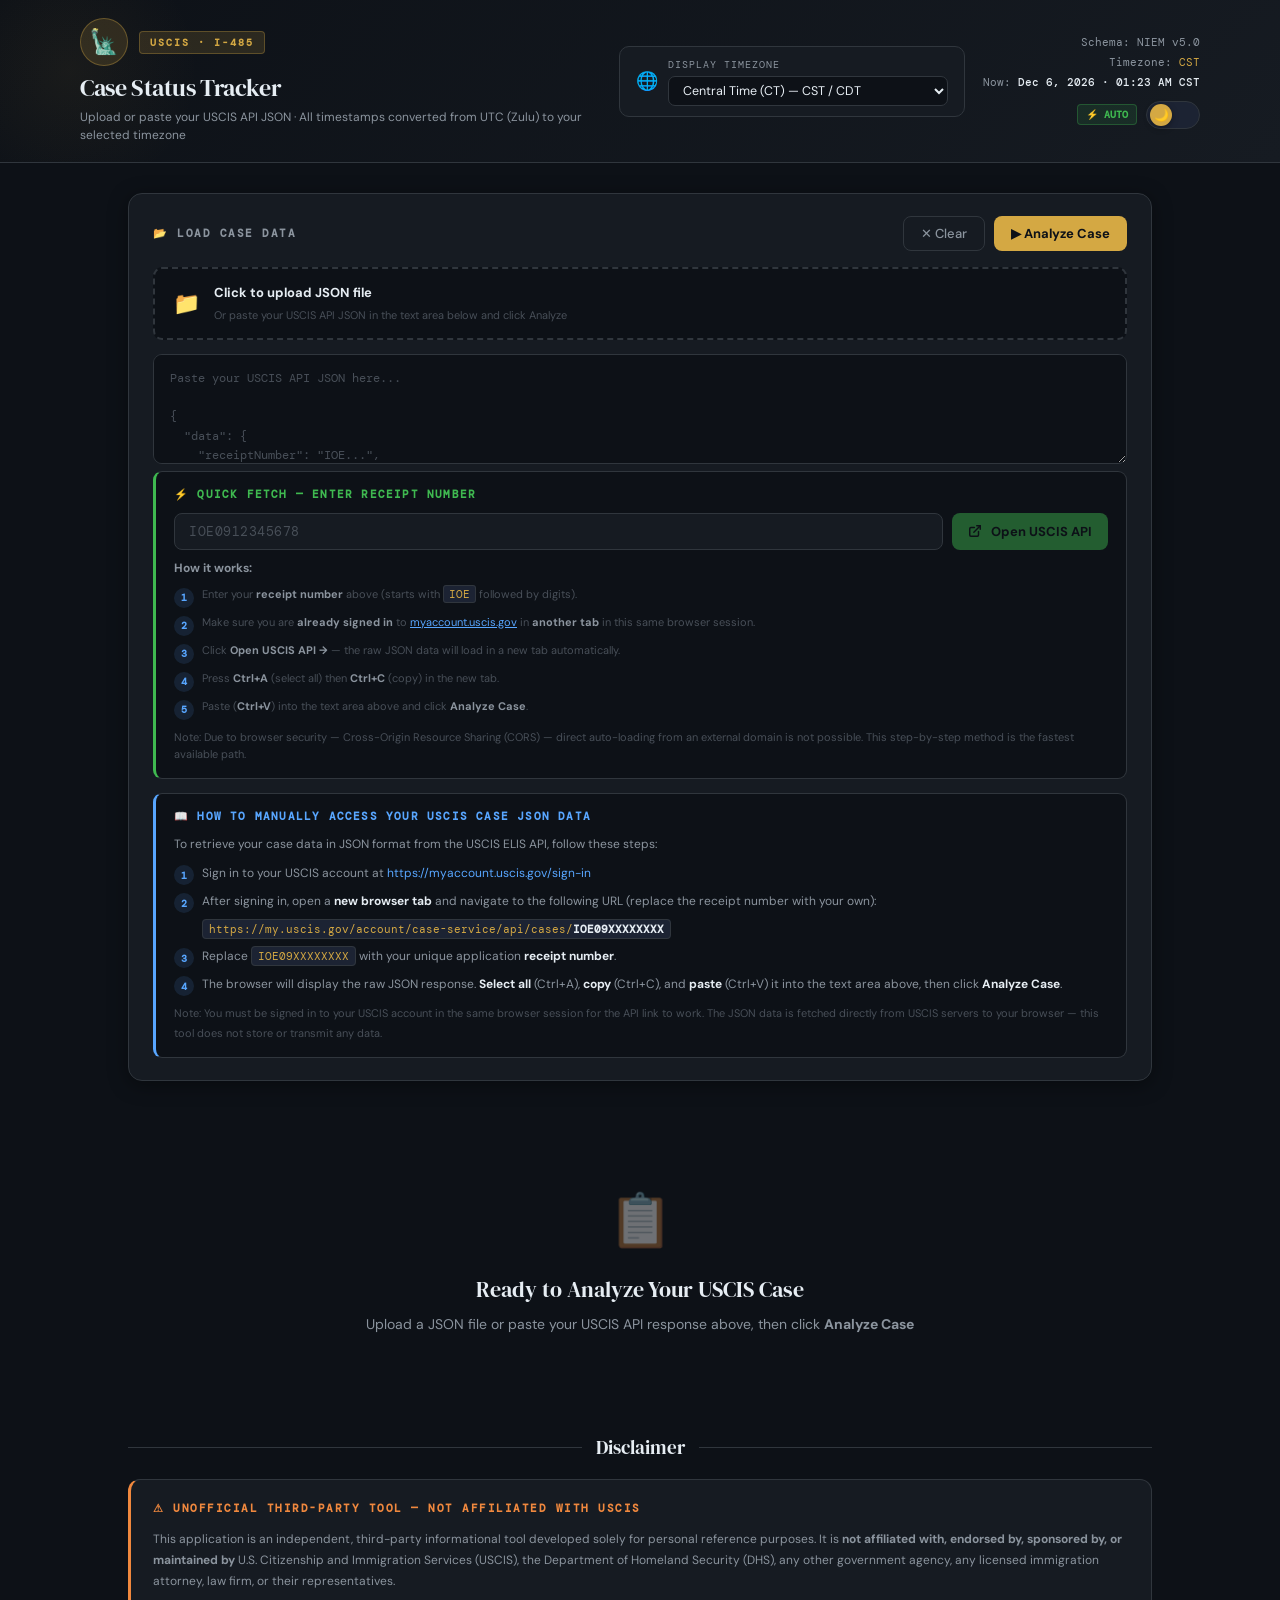
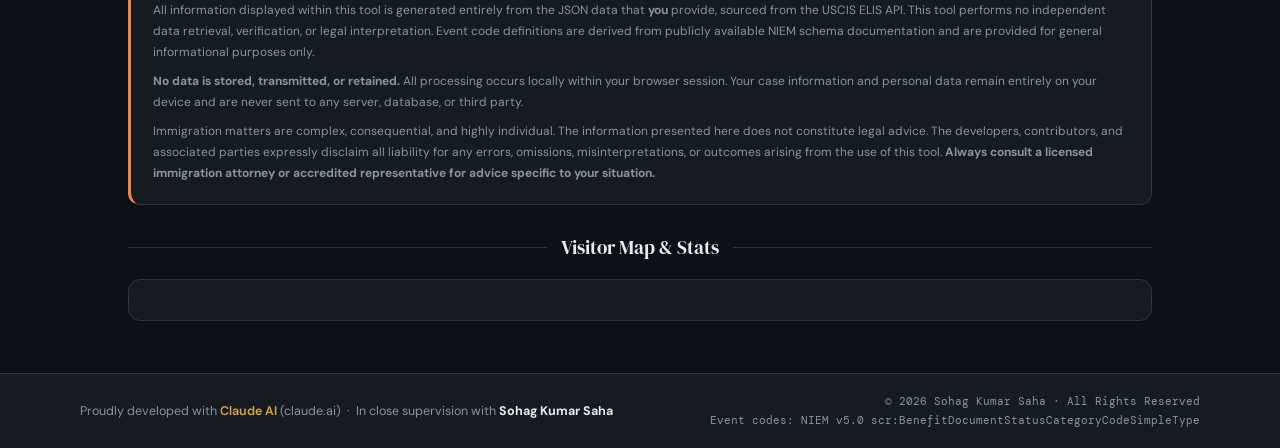
==== staging/index.html @ 8bef8868 "staging added" ====
<!DOCTYPE html>
<html lang="en" data-theme="dark">

<head>
  <meta charset="UTF-8" />
  <meta name="viewport" content="width=device-width, initial-scale=1.0" />

  <!-- ══ FAVICONS ════════════════════════════════════════════════ 
  Icons for Favicon credit goes to Flaticon.com 
  Favicon generated from https://realfavicongenerator.net/your-favicon-is-ready
  https://www.flaticon.com/free-icon/statue-of-liberty_6407936 -->

  <link rel="icon" type="image/png" href="/favicon/favicon-96x96.png" sizes="96x96" />
  <link rel="icon" type="image/svg+xml" href="/favicon/favicon.svg" />
  <link rel="shortcut icon" href="/favicon/favicon.ico" />
  <link rel="apple-touch-icon" sizes="180x180" href="/favicon/apple-touch-icon.png" />
  <meta name="apple-mobile-web-app-title" content="TrackI485" />
  <link rel="manifest" href="/favicon/site.webmanifest" />

  <!-- Google tag (gtag.js) -->
  <script async src="https://www.googletagmanager.com/gtag/js?id=G-RFNQ86PYEK"></script>
  <script>
    window.dataLayer = window.dataLayer || [];
    function gtag() { dataLayer.push(arguments); }
    gtag('js', new Date());

    gtag('config', 'G-RFNQ86PYEK');
  </script>

  <!-- ══ PRIMARY SEO META TAGS ══════════════════════════════════ -->
  <title>USCIS Case Status Tracker | Free I-485 Case Analyzer Tool</title>
  <meta name="description"
    content="Free USCIS I-485 case status tracker. Analyze your USCIS ELIS API JSON data to get a full event timeline, NIEM v5.0 event code explanations, smart approval detection, interview waiver logic, and a dynamic case narrative. 100% private — all processing is local." />
  <meta name="keywords"
    content="USCIS case tracker, I-485 status, green card tracker, USCIS ELIS API, USCIS case status, immigration case tracker, I-485 event timeline, NIEM v5.0, USCIS receipt number, IOE case tracker, adjustment of status tracker, green card status, USCIS JSON analyzer, H008 approval, LDA green card, USCIS case analyzer" />
  <meta name="author" content="Sohag Kumar Saha and Claude AI" />
  <meta name="robots" content="index, follow" />
  <meta name="theme-color" content="#0d1117" />
  <meta name="application-name" content="USCIS Case Status Tracker" />
  <meta name="generator" content="Essential App Builder" />
  <link rel="canonical" href="https://uscis-tracker.github.io/" />

  <!-- ══ OPEN GRAPH (Facebook, LinkedIn, WhatsApp) ════════════════ -->
  <meta property="og:type" content="website" />
  <meta property="og:site_name" content="USCIS Case Status Tracker" />
  <meta property="og:title" content="USCIS Case Status Tracker | Free I-485 Case Analyzer Tool" />
  <meta property="og:description"
    content="Analyze your USCIS I-485 case status with a full NIEM v5.0 event timeline, smart approval detection, interview waiver logic, and a personalized case narrative. Free, private, and 100% browser-based." />
  <meta property="og:url" content="https://uscis-tracker.github.io/" />
  <meta property="og:image" content="https://uscis-tracker.github.io/og-image.png" />
  <meta property="og:image:width" content="1200" />
  <meta property="og:image:height" content="630" />
  <meta property="og:image:alt" content="USCIS Case Status Tracker — I-485 Event Timeline Tool" />
  <meta property="og:locale" content="en_US" />

  <!-- ══ TWITTER / X CARD ════════════════════════════════════════ -->
  <meta name="twitter:card" content="summary_large_image" />
  <meta name="twitter:title" content="USCIS Case Status Tracker | Free I-485 Case Analyzer" />
  <meta name="twitter:description"
    content="Track your USCIS I-485 case with a full event timeline, NIEM v5.0 codes, smart approval detection, and a dynamic case narrative. Free &amp; 100% private." />
  <meta name="twitter:image" content="https://uscis-tracker.github.io/og-image.png" />
  <meta name="twitter:image:alt" content="USCIS Case Status Tracker Tool" />
  <meta name="twitter:creator" content="@sohagkumarsaha" />
  <meta name="twitter:site" content="@sohagkumarsaha" />

  <!-- ══ JSON-LD STRUCTURED DATA (Google Rich Results) ═══════════ -->
  <script type="application/ld+json">
  {
    "@context": "https://schema.org",
    "@type": "WebApplication",
    "name": "USCIS Case Status Tracker",
    "url": "https://uscis-tracker.github.io/",
    "description": "A free, browser-based tool to analyze USCIS I-485 case status using ELIS API JSON data. Provides a full NIEM v5.0 event timeline, smart approval and interview waiver detection, and a personalized case narrative.",
    "applicationCategory": "UtilitiesApplication",
    "operatingSystem": "Any",
    "browserRequirements": "Requires JavaScript. Works in all modern browsers.",
    "offers": {
      "@type": "Offer",
      "price": "0",
      "priceCurrency": "USD"
    },
    "author": {
      "@type": "Person",
      "name": "Sohag Kumar Saha",
      "url": "https://sohagkumarsaha.github.io"
    },
    "creator": {
      "@type": "Organization",
      "name": "Essential App Builder"
    },
    "keywords": "USCIS, I-485, green card, case tracker, immigration, ELIS API, NIEM v5.0",
    "inLanguage": "en-US",
    "isAccessibleForFree": true,
    "privacyPolicy": "All data processing is local. No data is stored or transmitted.",
    "featureList": [
      "USCIS ELIS API JSON parser",
      "NIEM v5.0 event code dictionary (70+ codes)",
      "Full case event timeline",
      "Smart approval and denial detection",
      "Interview waived / direct approval logic",
      "Dynamic case narrative",
      "Quick Fetch receipt number lookup",
      "Timezone-aware UTC timestamp conversion",
      "Auto dark/light theme"
    ]
  }
  </script>

  <title>USCIS Case Status Tracker | Free I-485 Case Analyzer Tool</title>
  <link rel='stylesheet' href='css/style.css' />
</head>

<body>

  <!-- ══ HEADER ══════════════════════════════════════════════════ -->
  <div class="header">
    <div class="hdr-inner">

      <!-- Title -->
      <div class="hdr-title-wrap">
        <div class="hdr-top">
          <div class="hdr-seal">🗽</div>
          <span class="hdr-badge">USCIS · I-485</span>
        </div>
        <div class="hdr-title">Case Status Tracker</div>
        <div class="hdr-sub">Upload or paste your USCIS API JSON · All timestamps converted from UTC (Zulu) to your
          selected timezone</div>
      </div>

      <!-- Timezone selector -->
      <div class="hdr-tz-wrap">
        <span class="hdr-tz-icon">🌐</span>
        <div class="hdr-tz-inner">
          <span class="hdr-tz-label">Display Timezone</span>
          <select id="tzSelect" onchange="onTZChange()">
            <optgroup label="── Continental United States ──">
              <option value="America/New_York">Eastern Time (ET) — EST / EDT</option>
              <option value="America/Indiana/Indianapolis">Eastern Standard — Indiana (no DST)</option>
              <option value="America/Chicago">Central Time (CT) — CST / CDT</option>
              <option value="America/Denver">Mountain Time (MT) — MST / MDT</option>
              <option value="America/Phoenix">Mountain Standard (MST) — Arizona (no DST)</option>
              <option value="America/Los_Angeles">Pacific Time (PT) — PST / PDT</option>
            </optgroup>
            <optgroup label="── Non-Continental US ──">
              <option value="America/Anchorage">Alaska Time (AKT) — AKST / AKDT</option>
              <option value="America/Adak">Hawaii-Aleutian — HAST / HADT</option>
              <option value="Pacific/Honolulu">Hawaii Standard (HST) — No DST</option>
            </optgroup>
            <optgroup label="── US Territories ──">
              <option value="America/Puerto_Rico">Atlantic Standard (AST) — Puerto Rico</option>
              <option value="Pacific/Guam">Chamorro Standard (ChST) — Guam / CNMI</option>
              <option value="Pacific/Pago_Pago">Samoa Standard (SST) — American Samoa</option>
            </optgroup>
          </select>
        </div>
      </div>

      <!-- Live info + theme toggle -->
      <div class="hdr-right">
        <div class="hdr-info">
          <div>Schema: <a href="https://niem.github.io/model/5.0/scr/BenefitDocumentStatusCategoryCodeSimpleType/"
              target="_blank" rel="noopener noreferrer" class="niem-link" id="liveNIEM">NIEM v5.0</a></div>
          <div>Timezone: <span id="liveTZName">—</span></div>
          <div>Now: <span id="liveTimeDisplay">—</span></div>
        </div>
        <div class="theme-controls">
          <button class="auto-badge" id="autoBadge" onclick="toggleAutoTheme()" title="Toggle auto day/night mode">⚡
            AUTO</button>
          <button class="theme-toggle-btn" onclick="toggleThemeManual()" title="Toggle dark / light mode">
            <div class="toggle-thumb" id="toggleThumb">🌙</div>
          </button>
        </div>
      </div>

    </div>
  </div>

  <!-- ══ MAIN ════════════════════════════════════════════════════ -->
  <div class="main">

    <!-- Input section -->
    <div class="input-section">
      <div class="input-header">
        <span class="sec-label">📂 Load Case Data</span>
        <div class="input-actions">
          <button class="btn btn-ghost" onclick="clearAll()">✕ Clear</button>
          <button class="btn btn-primary" onclick="parseJSON()">▶ Analyze Case</button>
        </div>
      </div>
      <label class="file-drop" for="fileInput">
        <input type="file" id="fileInput" accept=".json,.txt" onchange="handleFile(event)" />
        <span class="fdrop-icon">📁</span>
        <div class="fdrop-text">
          <strong>Click to upload JSON file</strong>
          <span>Or paste your USCIS API JSON in the text area below and click Analyze</span>
        </div>
      </label>
      <textarea id="jsonInput" placeholder='Paste your USCIS API JSON here...

{
  "data": {
    "receiptNumber": "IOE...",
    "formType": "I-485",
    "events": [...],
    ...
  }
}'></textarea>
      <div class="error-bar" id="errorBar"></div>

      <!-- Quick Fetch Panel -->
      <div class="qf-panel">
        <div class="qf-title">⚡ Quick Fetch — Enter Receipt Number</div>
        <div class="qf-row">
          <input type="text" id="qfReceiptInput" class="qf-input" placeholder="IOE0912345678" maxlength="14"
            oninput="onQFInput()" onkeydown="if(event.key==='Enter') openUSCISAPI()" autocomplete="off"
            spellcheck="false" />
          <button class="qf-btn qf-btn-open" id="qfOpenBtn" onclick="openUSCISAPI()" disabled>
            <svg width="14" height="14" viewBox="0 0 24 24" fill="none" stroke="currentColor" stroke-width="2.5" stroke-linecap="round" stroke-linejoin="round" style="margin-right:2px"><path d="M18 13v6a2 2 0 0 1-2 2H5a2 2 0 0 1-2-2V8a2 2 0 0 1 2-2h6"></path><polyline points="15 3 21 3 21 9"></polyline><line x1="10" y1="14" x2="21" y2="3"></line></svg> 
            Open USCIS API
          </button>
        </div>
        <div class="qf-url-display" id="qfUrlDisplay"></div>
        <div class="qf-hint">
          <strong style="font-size:12px;color:var(--text-muted);display:block;margin-bottom:8px">How it works:</strong>
          <div class="api-step">
            <span class="step-num">1</span>
            <span>Enter your <strong>receipt number</strong> above (starts with <code
                style="background:var(--surface2);border:1px solid var(--border);padding:1px 5px;border-radius:3px;font-family:'DM Mono',monospace;font-size:11px;color:var(--gold)">IOE</code>
              followed by digits).</span>
          </div>
          <div class="api-step">
            <span class="step-num">2</span>
            <span>Make sure you are <strong>already signed in</strong> to <a href="https://myaccount.uscis.gov/sign-in"
                target="_blank" rel="noopener noreferrer" style="color:var(--blue)">myaccount.uscis.gov</a> in
              <strong>another tab</strong> in this same browser session.</span>
          </div>
          <div class="api-step">
            <span class="step-num">3</span>
            <span>Click <strong>Open USCIS API →</strong> — the raw JSON data will load in a new tab
              automatically.</span>
          </div>
          <div class="api-step">
            <span class="step-num">4</span>
            <span>Press <strong>Ctrl+A</strong> (select all) then <strong>Ctrl+C</strong> (copy) in the new tab.</span>
          </div>
          <div class="api-step">
            <span class="step-num">5</span>
            <span>Paste (<strong>Ctrl+V</strong>) into the text area above and click <strong>Analyze
                Case</strong>.</span>
          </div>
          <p style="margin-top:9px;font-size:11px;color:var(--text-dim);line-height:1.6">
            Note: Due to browser security — Cross-Origin Resource Sharing (CORS) — direct auto-loading from an external
            domain is not possible. This step-by-step method is the fastest available path.
          </p>
        </div>
      </div>

      <!-- API Access Guide -->
      <div class="api-guide">
        <div class="api-guide-title">📖 How to Manually Access Your USCIS Case JSON Data</div>
        <div class="api-guide-body">
          <p style="margin-bottom:8px">To retrieve your case data in JSON format from the USCIS ELIS API, follow these
            steps:</p>
          <div class="api-step">
            <span class="step-num">1</span>
            <span>Sign in to your USCIS account at <a href="https://myaccount.uscis.gov/sign-in" target="_blank"
                rel="noopener noreferrer">https://myaccount.uscis.gov/sign-in</a></span>
          </div>
          <div class="api-step">
            <span class="step-num">2</span>
            <span>After signing in, open a <strong>new browser tab</strong> and navigate to the following URL (replace
              the receipt number with your own):</span>
          </div>
          <p style="margin:6px 0 6px 28px">
            <code>https://my.uscis.gov/account/case-service/api/cases/<strong>IOE09XXXXXXXX</strong></code>
          </p>
          <div class="api-step">
            <span class="step-num">3</span>
            <span>Replace <code>IOE09XXXXXXXX</code> with your unique application <strong>receipt
                number</strong>.</span>
          </div>
          <div class="api-step">
            <span class="step-num">4</span>
            <span>The browser will display the raw JSON response. <strong>Select all</strong> (Ctrl+A),
              <strong>copy</strong> (Ctrl+C), and <strong>paste</strong> (Ctrl+V) it into the text area above, then
              click <strong>Analyze Case</strong>.</span>
          </div>
          <p style="margin-top:8px;font-size:11px;color:var(--text-dim)">Note: You must be signed in to your USCIS
            account in the same browser session for the API link to work. The JSON data is fetched directly from USCIS
            servers to your browser — this tool does not store or transmit any data.</p>
        </div>
      </div>
    </div>

    <!-- Output (hidden until data loaded) -->
    <div id="output" style="display:none">

      <!-- Stat bar -->
      <div class="stat-bar" id="statBar"></div>

      <!-- Case Details -->
      <div class="section-divider">
        <div class="section-divider-line"></div>
        <div class="section-divider-title">Case Details</div>
        <div class="section-divider-line"></div>
      </div>
      <div class="grid-2" id="caseDetailsGrid"></div>

      <!-- Notices -->
      <div id="noticesSection" style="display:none">
        <div class="section-divider">
          <div class="section-divider-line"></div>
          <div class="section-divider-title">Official Notices</div>
          <div class="section-divider-line"></div>
        </div>
        <div class="card" style="margin-bottom:18px">
          <div id="noticesList"></div>
        </div>
      </div>

      <!-- Timeline -->
      <div class="section-divider">
        <div class="section-divider-line"></div>
        <div class="section-divider-title">Event Timeline</div>
        <div class="section-divider-line"></div>
      </div>
      <div id="timeline" style="margin-bottom:8px"></div>

      <!-- Summary -->
      <div class="section-divider">
        <div class="section-divider-line"></div>
        <div class="section-divider-title">Case Summary &amp; Analysis</div>
        <div class="section-divider-line"></div>
      </div>
      <div id="summaryCard" class="summary-card"></div>

    </div>

    <!-- Empty state -->
    <div class="empty-state" id="emptyState">
      <div class="empty-icon">📋</div>
      <div class="empty-title">Ready to Analyze Your USCIS Case</div>
      <div class="empty-desc">Upload a JSON file or paste your USCIS API response above, then click <strong>Analyze
          Case</strong></div>
    </div>

    <!-- Disclaimer (always visible) -->
    <div class="section-divider">
      <div class="section-divider-line"></div>
      <div class="section-divider-title">Disclaimer</div>
      <div class="section-divider-line"></div>
    </div>
    <div class="disclaimer">
      <div class="disclaimer-title">⚠ Unofficial Third-Party Tool — Not Affiliated with USCIS</div>
      <div class="disclaimer-body">
        <p>This application is an independent, third-party informational tool developed solely for personal reference
          purposes. It is <strong>not affiliated with, endorsed by, sponsored by, or maintained by</strong> U.S.
          Citizenship and Immigration Services (USCIS), the Department of Homeland Security (DHS), any other government
          agency, any licensed immigration attorney, law firm, or their representatives.</p>
        <p>All information displayed within this tool is generated entirely from the JSON data that <strong>you</strong>
          provide, sourced from the USCIS ELIS API. This tool performs no independent data retrieval, verification, or
          legal interpretation. Event code definitions are derived from publicly available NIEM schema documentation and
          are provided for general informational purposes only.</p>
        <p><strong>No data is stored, transmitted, or retained.</strong> All processing occurs locally within your
          browser session. Your case information and personal data remain entirely on your device and are never sent to
          any server, database, or third party.</p>
        <p>Immigration matters are complex, consequential, and highly individual. The information presented here does
          not constitute legal advice. The developers, contributors, and associated parties expressly disclaim all
          liability for any errors, omissions, misinterpretations, or outcomes arising from the use of this tool.
          <strong>Always consult a licensed immigration attorney or accredited representative for advice specific to
            your situation.</strong>
        </p>
      </div>
    </div>

    <!-- Visitor analytics map (MapMyVisitors) -->
    <div class="section-divider">
      <div class="section-divider-line"></div>
      <div class="section-divider-title">Visitor Map &amp; Stats</div>
      <div class="section-divider-line"></div>
    </div>
    <div class="card visitor-map-card">
      <div style="position:relative;cursor:pointer;" title="Click to view full visitor stats on MapMyVisitors"
        onclick="window.open('https://mapmyvisitors.com/web/1c41j','_blank','noopener,noreferrer')">
        <div class="visitor-map-embed">
          <script type='text/javascript' id='mapmyvisitors'
            src='https://mapmyvisitors.com/map.js?cl=ffffff&w=a&t=tt&d=qkPat3f11qsU2Kt5XJGo_3GHA3vLMGZqsSztXCBO0H4&co=2d78ad&cmo=3acc3a&cmn=ff5353&ct=ffffff'></script>
          <noscript>
            <div style="color:var(--text-muted);font-size:12px">Enable JavaScript to view the visitor map.</div>
          </noscript>
        </div>
        <!-- Transparent overlay to intercept clicks from the third-party map script -->
        <div style="position:absolute;inset:0;z-index:10;cursor:pointer;"></div>
      </div>
    </div>

  </div><!-- /main -->

  <!-- ══ FOOTER ══════════════════════════════════════════════════ -->
  <div class="footer">
    <div class="footer-inner">
      <div class="footer-credit">
        Proudly developed with <span class="brand">Claude AI</span> (claude.ai) &nbsp;·&nbsp;
        In close supervision with <a href="https://sohagkumarsaha.github.io" target="_blank" rel="noopener noreferrer"
          class="niem-link"><strong>Sohag Kumar Saha</strong></a>
      </div>
      <div class="footer-right">
        <span>© 2026 <a href="https://sohagkumarsaha.github.io" target="_blank" rel="noopener noreferrer"
            class="niem-link">Sohag Kumar Saha</a> · All Rights Reserved</span><br>
        <span>Event codes: <a href="https://niem.github.io/model/5.0/scr/BenefitDocumentStatusCategoryCodeSimpleType/"
            target="_blank" rel="noopener noreferrer" class="niem-link">NIEM v5.0</a>
          scr:BenefitDocumentStatusCategoryCodeSimpleType</span>
      </div>
    </div>
  </div>

  <!-- ══ SCRIPT ══════════════════════════════════════════════════ -->
  <script src='js/main.js'></script>
</body>

</html>
---- staging/css/style.css ----
@import url('https://fonts.googleapis.com/css2?family=DM+Serif+Display:ital@0;1&family=DM+Mono:wght@400;500&family=DM+Sans:ital,wght@0,300;0,400;0,500;0,600;1,400&display=swap');

    /* ── Dark Theme (default) ──────────────────────────────── */
    :root {
      --bg: #0d1117;
      --surface: #161b22;
      --surface2: #1c2333;
      --border: #30363d;
      --shadow: rgba(0, 0, 0, 0.4);
      --gold: #d4a843;
      --gold-dim: rgba(212, 168, 67, 0.15);
      --gold-glow: rgba(212, 168, 67, 0.06);
      --green: #3fb950;
      --green-dim: rgba(63, 185, 80, 0.12);
      --blue: #58a6ff;
      --blue-dim: rgba(88, 166, 255, 0.12);
      --purple: #bc8cff;
      --purple-dim: rgba(188, 140, 255, 0.12);
      --orange: #f0883e;
      --orange-dim: rgba(240, 136, 62, 0.12);
      --red: #f85149;
      --red-dim: rgba(248, 81, 73, 0.12);
      --text: #e6edf3;
      --text-muted: #8b949e;
      --text-dim: #484f58;
      --hdr-bg: linear-gradient(135deg, #0d1117 0%, #161b22 100%);
    }

    /* ── Light Theme ───────────────────────────────────────── */
    [data-theme="light"] {
      --bg: #f6f8fa;
      --surface: #ffffff;
      --surface2: #eaeef2;
      --border: #d0d7de;
      --shadow: rgba(0, 0, 0, 0.08);
      --gold: #9a6700;
      --gold-dim: rgba(154, 103, 0, 0.1);
      --gold-glow: rgba(154, 103, 0, 0.04);
      --green: #1a7f37;
      --green-dim: rgba(26, 127, 55, 0.1);
      --blue: #0969da;
      --blue-dim: rgba(9, 105, 218, 0.1);
      --purple: #6639ba;
      --purple-dim: rgba(102, 57, 186, 0.1);
      --orange: #953800;
      --orange-dim: rgba(149, 56, 0, 0.1);
      --red: #cf222e;
      --red-dim: rgba(207, 34, 46, 0.1);
      --text: #1f2328;
      --text-muted: #57606a;
      --text-dim: #8c959f;
      --hdr-bg: linear-gradient(135deg, #ffffff 0%, #f0f3f6 100%);
    }

    * {
      box-sizing: border-box;
      margin: 0;
      padding: 0;
    }

    body {
      background: var(--bg);
      color: var(--text);
      font-family: 'DM Sans', sans-serif;
      min-height: 100vh;
      line-height: 1.5;
      transition: background .3s, color .3s;
    }

    /* ── Header ─────────────────────────────────────────────── */
    .header {
      background: var(--hdr-bg);
      border-bottom: 1px solid var(--border);
      padding: 18px 48px;
      position: relative;
      overflow: hidden;
      transition: background .3s;
    }

    .header::before {
      content: '';
      position: absolute;
      top: -60px;
      left: -60px;
      width: 260px;
      height: 260px;
      background: radial-gradient(circle, var(--gold-glow) 0%, transparent 70%);
      pointer-events: none;
    }

    .hdr-inner {
      position: relative;
      max-width: 1120px;
      margin: 0 auto;
      display: grid;
      grid-template-columns: auto 1fr auto;
      align-items: center;
      gap: 18px;
    }

    /* Title block */
    .hdr-title-wrap {}

    .hdr-top {
      display: flex;
      align-items: center;
      gap: 11px;
      margin-bottom: 4px;
    }

    .hdr-seal {
      width: 48px;
      height: 48px;
      background: var(--gold-dim);
      border: 1px solid rgba(212, 168, 67, .35);
      border-radius: 50%;
      display: flex;
      align-items: center;
      justify-content: center;
      font-size: 24px;
      flex-shrink: 0;
    }

    .hdr-badge {
      background: var(--gold-dim);
      border: 1px solid rgba(212, 168, 67, .3);
      color: var(--gold);
      font-size: 10px;
      font-weight: 600;
      letter-spacing: 2px;
      padding: 3px 10px;
      border-radius: 4px;
      font-family: 'DM Mono', monospace;
    }

    .hdr-title {
      font-family: 'DM Serif Display', serif;
      font-size: 24px;
      color: var(--text);
      letter-spacing: -.4px;
    }

    .hdr-sub {
      color: var(--text-muted);
      font-size: 12px;
      margin-top: 2px;
    }

    /* TZ selector block */
    .hdr-tz-wrap {
      display: flex;
      align-items: center;
      gap: 10px;
      justify-content: center;
      background: var(--surface);
      border: 1px solid var(--border);
      border-radius: 10px;
      padding: 10px 16px;
    }

    .hdr-tz-icon {
      font-size: 18px;
    }

    .hdr-tz-inner {
      display: flex;
      flex-direction: column;
      gap: 4px;
    }

    .hdr-tz-label {
      font-size: 10px;
      color: var(--text-muted);
      font-family: 'DM Mono', monospace;
      letter-spacing: 1px;
      text-transform: uppercase;
    }

    select#tzSelect {
      background: var(--bg);
      border: 1px solid var(--border);
      border-radius: 7px;
      color: var(--text);
      font-family: 'DM Sans', sans-serif;
      font-size: 12.5px;
      padding: 5px 10px;
      cursor: pointer;
      outline: none;
      max-width: 280px;
      transition: border-color .2s;
    }

    select#tzSelect:focus {
      border-color: var(--gold);
    }

    select#tzSelect option {
      background: var(--bg);
      color: var(--text);
    }

    select#tzSelect optgroup {
      font-weight: 700;
    }

    /* Right info block */
    .hdr-right {
      display: flex;
      flex-direction: column;
      align-items: flex-end;
      gap: 8px;
    }

    .hdr-info {
      font-family: 'DM Mono', monospace;
      font-size: 11px;
      color: var(--text-muted);
      line-height: 1.8;
      text-align: right;
    }

    #liveTimeDisplay {
      color: var(--text);
      font-weight: 500;
    }

    #liveTZName {
      color: var(--gold);
    }

    #liveNIEM {
      color: var(--text-muted);
    }

    /* Theme controls */
    .theme-controls {
      display: flex;
      align-items: center;
      gap: 9px;
    }

    .theme-toggle-btn {
      width: 54px;
      height: 28px;
      background: var(--surface2);
      border: 1px solid var(--border);
      border-radius: 14px;
      cursor: pointer;
      position: relative;
      transition: border-color .2s;
      outline: none;
      display: flex;
      align-items: center;
    }

    .theme-toggle-btn:hover {
      border-color: var(--gold);
    }

    .toggle-thumb {
      position: absolute;
      left: 3px;
      width: 22px;
      height: 22px;
      border-radius: 50%;
      background: var(--gold);
      display: flex;
      align-items: center;
      justify-content: center;
      font-size: 12px;
      box-shadow: 0 2px 6px rgba(0, 0, 0, .35);
      transition: transform .3s cubic-bezier(.4, 0, .2, 1);
    }

    [data-theme="light"] .toggle-thumb {
      transform: translateX(26px);
    }

    .auto-badge {
      font-size: 10px;
      font-family: 'DM Mono', monospace;
      font-weight: 600;
      cursor: pointer;
      padding: 3px 8px;
      border-radius: 4px;
      border: 1px solid var(--border);
      color: var(--text-muted);
      transition: all .2s;
      background: transparent;
      white-space: nowrap;
    }

    .auto-badge.active {
      color: var(--green);
      background: var(--green-dim);
      border-color: rgba(63, 185, 80, .3);
    }

    .auto-badge:hover {
      border-color: var(--text-muted);
    }

    /* ── Main ─────────────────────────────────────────────── */
    .main {
      max-width: 1120px;
      margin: 0 auto;
      padding: 30px 48px;
    }

    /* ── Input section ───────────────────────────────────── */
    .input-section {
      background: var(--surface);
      border: 1px solid var(--border);
      border-radius: 14px;
      padding: 22px 24px;
      margin-bottom: 30px;
      box-shadow: 0 4px 20px var(--shadow);
    }

    .input-header {
      display: flex;
      align-items: center;
      justify-content: space-between;
      margin-bottom: 16px;
    }

    .sec-label {
      font-size: 11px;
      font-weight: 600;
      letter-spacing: 1.5px;
      text-transform: uppercase;
      color: var(--text-muted);
      font-family: 'DM Mono', monospace;
    }

    .input-actions {
      display: flex;
      gap: 9px;
    }

    .btn {
      display: inline-flex;
      align-items: center;
      gap: 7px;
      padding: 8px 17px;
      border-radius: 8px;
      font-size: 13px;
      font-weight: 500;
      cursor: pointer;
      border: none;
      transition: all .18s ease;
      font-family: 'DM Sans', sans-serif;
    }

    .btn-primary {
      background: var(--gold);
      color: #0d1117;
      font-weight: 700;
    }

    .btn-primary:hover {
      filter: brightness(1.1);
      transform: translateY(-1px);
      box-shadow: 0 4px 14px var(--gold-dim);
    }

    .btn-ghost {
      background: transparent;
      color: var(--text-muted);
      border: 1px solid var(--border);
    }

    .btn-ghost:hover {
      border-color: var(--text-muted);
      color: var(--text);
      background: var(--surface2);
    }

    .file-drop {
      border: 2px dashed var(--border);
      border-radius: 9px;
      padding: 14px 18px;
      display: flex;
      align-items: center;
      gap: 14px;
      color: var(--text-muted);
      font-size: 13px;
      cursor: pointer;
      transition: all .2s;
      margin-bottom: 14px;
      background: var(--bg);
    }

    .file-drop:hover {
      border-color: var(--gold);
      color: var(--gold);
      background: var(--gold-glow);
    }

    .file-drop input {
      display: none;
    }

    .fdrop-icon {
      font-size: 22px;
    }

    .fdrop-text strong {
      display: block;
      color: var(--text);
      font-size: 13px;
      margin-bottom: 2px;
    }

    .fdrop-text span {
      font-size: 11px;
      color: var(--text-dim);
    }

    textarea {
      width: 100%;
      min-height: 110px;
      background: var(--bg);
      border: 1px solid var(--border);
      border-radius: 9px;
      color: var(--text);
      font-family: 'DM Mono', monospace;
      font-size: 12px;
      padding: 14px 16px;
      resize: vertical;
      outline: none;
      line-height: 1.6;
      transition: border-color .2s, box-shadow .2s;
    }

    textarea:focus {
      border-color: var(--gold);
      box-shadow: 0 0 0 3px var(--gold-glow);
    }

    textarea::placeholder {
      color: var(--text-dim);
    }

    .error-bar {
      background: var(--red-dim);
      border: 1px solid rgba(248, 81, 73, .3);
      color: var(--red);
      padding: 10px 15px;
      border-radius: 8px;
      font-size: 13px;
      margin-top: 13px;
      display: none;
    }

    .error-bar.show {
      display: block;
    }

    /* ── API Guide note ─────────────────────────────────── */
    .api-guide {
      background: var(--bg);
      border: 1px solid var(--border);
      border-left: 3px solid var(--blue);
      border-radius: 9px;
      padding: 14px 18px;
      margin-top: 14px;
    }

    .api-guide-title {
      font-family: 'DM Mono', monospace;
      font-size: 11px;
      font-weight: 600;
      letter-spacing: 1.2px;
      text-transform: uppercase;
      color: var(--blue);
      margin-bottom: 10px;
      display: flex;
      align-items: center;
      gap: 7px;
    }

    .api-guide-body {
      font-size: 12px;
      color: var(--text-muted);
      line-height: 1.75;
    }

    .api-guide-body strong {
      color: var(--text);
    }

    .api-guide-body a {
      color: var(--blue);
      text-decoration: none;
    }

    .api-guide-body a:hover {
      text-decoration: underline;
    }

    .api-guide-body .api-step,
    .qf-panel .api-step {
      display: flex;
      align-items: flex-start;
      gap: 8px;
      margin: 6px 0;
    }

    .api-guide-body .step-num,
    .qf-panel .step-num {
      background: var(--blue-dim);
      color: var(--blue);
      font-family: 'DM Mono', monospace;
      font-size: 10px;
      font-weight: 700;
      min-width: 20px;
      height: 20px;
      border-radius: 50%;
      display: flex;
      align-items: center;
      justify-content: center;
      flex-shrink: 0;
      margin-top: 2px;
    }

    .api-guide-body code {
      background: var(--surface2);
      border: 1px solid var(--border);
      padding: 2px 6px;
      border-radius: 4px;
      font-family: 'DM Mono', monospace;
      font-size: 11px;
      color: var(--gold);
      word-break: break-all;
    }

    /* ── Quick Fetch panel ───────────────────────────────── */
    .qf-panel {
      background: var(--bg);
      border: 1px solid var(--border);
      border-left: 3px solid var(--green);
      border-radius: 9px;
      padding: 14px 18px;
      margin-bottom: 14px;
    }

    .qf-title {
      font-family: 'DM Mono', monospace;
      font-size: 11px;
      font-weight: 600;
      letter-spacing: 1.2px;
      text-transform: uppercase;
      color: var(--green);
      margin-bottom: 10px;
      display: flex;
      align-items: center;
      gap: 7px;
    }

    .qf-row {
      display: flex;
      gap: 9px;
      align-items: stretch;
      flex-wrap: wrap;
    }

    .qf-input {
      flex: 1;
      min-width: 180px;
      background: var(--surface);
      border: 1px solid var(--border);
      border-radius: 8px;
      color: var(--text);
      font-family: 'DM Mono', monospace;
      font-size: 13px;
      padding: 9px 14px;
      outline: none;
      transition: border-color .2s, box-shadow .2s;
      letter-spacing: .5px;
    }

    .qf-input:focus {
      border-color: var(--green);
      box-shadow: 0 0 0 3px rgba(63, 185, 80, 0.1);
    }

    .qf-input::placeholder {
      color: var(--text-dim);
      font-family: 'DM Mono', monospace;
    }

    .qf-btn {
      display: inline-flex;
      align-items: center;
      gap: 7px;
      padding: 9px 16px;
      border-radius: 8px;
      font-size: 13px;
      font-weight: 600;
      cursor: pointer;
      border: none;
      font-family: 'DM Sans', sans-serif;
      transition: all .18s ease;
      white-space: nowrap;
    }

    .qf-btn-open {
      background: var(--green);
      color: #0d1117;
      font-weight: 700;
    }

    .qf-btn-open:hover {
      filter: brightness(1.1);
      transform: translateY(-1px);
    }

    .qf-btn-open:disabled {
      opacity: .45;
      cursor: not-allowed;
      transform: none;
    }

    .qf-hint {
      font-size: 11px;
      color: var(--text-dim);
      margin-top: 9px;
      line-height: 1.6;
    }

    .qf-hint strong {
      color: var(--text-muted);
    }

    .qf-url-display {
      display: none;
      margin-top: 10px;
      background: var(--surface2);
      border: 1px solid var(--border);
      border-radius: 7px;
      padding: 9px 13px;
      font-family: 'DM Mono', monospace;
      font-size: 11px;
      color: var(--gold);
      word-break: break-all;
    }

    .qf-url-display.visible {
      display: block;
    }

    /* ── Section dividers ────────────────────────────────── */
    .section-divider {
      display: flex;
      align-items: center;
      gap: 14px;
      margin: 28px 0 18px;
    }

    .section-divider-line {
      flex: 1;
      height: 1px;
      background: var(--border);
    }

    .section-divider-title {
      font-family: 'DM Serif Display', serif;
      font-size: 19px;
      color: var(--text);
      white-space: nowrap;
    }

    /* ── Stat bar ─────────────────────────────────────────── */
    .stat-bar {
      display: flex;
      gap: 12px;
      margin-bottom: 24px;
      flex-wrap: wrap;
    }

    .stat-pill {
      background: var(--surface);
      border: 1px solid var(--border);
      border-radius: 10px;
      padding: 12px 18px;
    }

    .stat-pill-val {
      font-family: 'DM Serif Display', serif;
      font-size: 23px;
      color: var(--text);
      line-height: 1;
      margin-bottom: 3px;
    }

    .stat-pill-label {
      font-size: 11px;
      color: var(--text-muted);
    }

    /* ── Grid ────────────────────────────────────────────── */
    .grid-2 {
      display: grid;
      grid-template-columns: 1fr 1fr;
      gap: 18px;
      margin-bottom: 18px;
    }

    /* ── Cards ───────────────────────────────────────────── */
    .card {
      background: var(--surface);
      border: 1px solid var(--border);
      border-radius: 12px;
      padding: 20px 22px;
    }

    .card-title {
      font-size: 11px;
      font-weight: 600;
      letter-spacing: 1.5px;
      color: var(--text-muted);
      text-transform: uppercase;
      font-family: 'DM Mono', monospace;
      margin-bottom: 16px;
      display: flex;
      align-items: center;
      gap: 8px;
    }

    .card-title-icon {
      width: 20px;
      height: 20px;
      border-radius: 5px;
      display: flex;
      align-items: center;
      justify-content: center;
      font-size: 12px;
    }

    /* ── Detail rows ─────────────────────────────────────── */
    .detail-row {
      display: flex;
      justify-content: space-between;
      align-items: flex-start;
      padding: 8px 0;
      border-bottom: 1px solid var(--border);
      gap: 14px;
    }

    .detail-row:last-child {
      border-bottom: none;
    }

    .detail-key {
      color: var(--text-muted);
      font-size: 12.5px;
      flex-shrink: 0;
      min-width: 140px;
    }

    .detail-val {
      color: var(--text);
      font-size: 13px;
      font-weight: 500;
      text-align: right;
      overflow-wrap: break-word;
      word-break: break-word;
    }

    /* ── Badges ──────────────────────────────────────────── */
    .badge {
      display: inline-flex;
      align-items: center;
      gap: 5px;
      padding: 3px 9px;
      border-radius: 20px;
      font-size: 11px;
      font-weight: 600;
      font-family: 'DM Mono', monospace;
    }

    .badge-green {
      background: var(--green-dim);
      color: var(--green);
      border: 1px solid rgba(63, 185, 80, .3);
    }

    .badge-gold {
      background: var(--gold-dim);
      color: var(--gold);
      border: 1px solid rgba(212, 168, 67, .3);
    }

    .badge-blue {
      background: var(--blue-dim);
      color: var(--blue);
      border: 1px solid rgba(88, 166, 255, .3);
    }

    .badge-purple {
      background: var(--purple-dim);
      color: var(--purple);
      border: 1px solid rgba(188, 140, 255, .3);
    }

    .badge-orange {
      background: var(--orange-dim);
      color: var(--orange);
      border: 1px solid rgba(240, 136, 62, .3);
    }

    .badge-red {
      background: var(--red-dim);
      color: var(--red);
      border: 1px solid rgba(248, 81, 73, .3);
    }

    .badge-gray {
      background: rgba(139, 148, 158, .1);
      color: var(--text-muted);
      border: 1px solid rgba(139, 148, 158, .25);
    }

    .dot {
      width: 6px;
      height: 6px;
      border-radius: 50%;
      background: currentColor;
      display: inline-block;
    }

    /* ── Notices ─────────────────────────────────────────── */
    .notice-item {
      background: var(--bg);
      border: 1px solid var(--border);
      border-radius: 9px;
      padding: 14px 18px;
      margin-bottom: 10px;
    }

    .notice-item:last-child {
      margin-bottom: 0;
    }

    .notice-top {
      display: flex;
      align-items: flex-start;
      justify-content: space-between;
      margin-bottom: 5px;
      flex-wrap: wrap;
      gap: 8px;
    }

    .notice-type {
      font-size: 14px;
      font-weight: 600;
      color: var(--text);
    }

    .notice-date {
      font-size: 11px;
      color: var(--text-muted);
      font-family: 'DM Mono', monospace;
    }

    .notice-appt {
      font-size: 13px;
      color: var(--blue);
      margin-top: 4px;
    }

    .notice-meta {
      font-family: 'DM Mono', monospace;
      font-size: 10px;
      color: var(--text-dim);
      margin-top: 5px;
    }

    /* ── Timeline ────────────────────────────────────────── */
    .timeline {}

    .timeline-item {
      display: grid;
      grid-template-columns: 124px 26px 1fr;
      column-gap: 14px;
    }

    .timeline-item:last-child .tl-line {
      display: none;
    }

    .tl-date {
      text-align: right;
      padding-top: 3px;
    }

    .tl-date-main {
      font-size: 12px;
      font-weight: 600;
      color: var(--text);
      font-family: 'DM Mono', monospace;
      white-space: nowrap;
    }

    .tl-date-time {
      font-size: 10px;
      color: var(--text-muted);
      font-family: 'DM Mono', monospace;
      margin-top: 2px;
    }

    .tl-spine {
      display: flex;
      flex-direction: column;
      align-items: center;
    }

    .tl-dot {
      width: 14px;
      height: 14px;
      border-radius: 50%;
      border: 2px solid;
      background: var(--bg);
      flex-shrink: 0;
      position: relative;
      z-index: 1;
      margin-top: 3px;
    }

    .tl-line {
      width: 2px;
      flex: 1;
      min-height: 14px;
      background: var(--border);
      margin: 4px 0;
    }

    .tl-content {
      background: var(--surface);
      border: 1px solid var(--border);
      border-radius: 10px;
      padding: 14px 17px;
      margin-bottom: 12px;
      transition: border-color .2s, background .2s, box-shadow .2s;
    }

    .tl-content:hover {
      border-color: var(--gold);
      background: var(--surface2);
      box-shadow: 0 2px 12px var(--shadow);
    }

    .tl-content-top {
      display: flex;
      align-items: flex-start;
      justify-content: space-between;
      gap: 12px;
      margin-bottom: 7px;
    }

    .tl-event-name {
      font-size: 14px;
      font-weight: 600;
      color: var(--text);
      line-height: 1.3;
    }

    .tl-event-code {
      font-family: 'DM Mono', monospace;
      font-size: 11px;
      color: var(--gold);
      background: var(--gold-dim);
      padding: 3px 9px;
      border-radius: 5px;
      white-space: nowrap;
      flex-shrink: 0;
      border: 1px solid rgba(212, 168, 67, .2);
      letter-spacing: .5px;
    }

    .tl-silent-code {
      font-family: 'DM Mono', monospace;
      font-size: 11px;
      color: var(--purple);
      background: var(--purple-dim);
      padding: 3px 9px;
      border-radius: 5px;
      white-space: nowrap;
      flex-shrink: 0;
      border: 1px solid rgba(188, 140, 255, .25);
      letter-spacing: .5px;
    }

    .tl-badges {
      display: flex;
      gap: 6px;
      flex-wrap: wrap;
      margin-top: 6px;
    }

    .tl-event-desc {
      font-size: 12.5px;
      color: var(--text-muted);
      line-height: 1.6;
      margin-top: 6px;
    }

    .tl-event-id {
      font-family: 'DM Mono', monospace;
      font-size: 10px;
      color: var(--text-dim);
      margin-top: 7px;
    }

    /* ── Summary ─────────────────────────────────────────── */
    .summary-card {
      background: var(--surface);
      border: 1px solid var(--border);
      border-radius: 14px;
      padding: 24px 26px;
      box-shadow: 0 4px 20px var(--shadow);
      margin-bottom: 20px;
    }

    .sum-header {
      display: flex;
      align-items: center;
      gap: 14px;
      margin-bottom: 20px;
      padding-bottom: 18px;
      border-bottom: 1px solid var(--border);
    }

    .sum-icon {
      width: 44px;
      height: 44px;
      background: var(--gold-dim);
      border: 1px solid rgba(212, 168, 67, .3);
      border-radius: 10px;
      display: flex;
      align-items: center;
      justify-content: center;
      font-size: 20px;
      flex-shrink: 0;
    }

    .sum-title {
      font-family: 'DM Serif Display', serif;
      font-size: 20px;
      color: var(--text);
    }

    .sum-sub {
      font-size: 12px;
      color: var(--text-muted);
      margin-top: 3px;
    }

    .sum-stats {
      display: grid;
      grid-template-columns: repeat(3, 1fr);
      gap: 14px;
      margin-bottom: 20px;
    }

    .sum-stat {
      background: var(--bg);
      border: 1px solid var(--border);
      border-radius: 10px;
      padding: 14px 18px;
    }

    .sum-stat-val {
      font-family: 'DM Serif Display', serif;
      font-size: 26px;
      color: var(--text);
      line-height: 1;
      margin-bottom: 4px;
    }

    .sum-stat-lbl {
      font-size: 11px;
      color: var(--text-muted);
    }

    .progress-track {
      background: var(--bg);
      border: 1px solid var(--border);
      border-radius: 10px;
      padding: 16px 20px;
      margin-bottom: 20px;
    }

    .progress-label {
      font-size: 11px;
      letter-spacing: 1.2px;
      text-transform: uppercase;
      color: var(--text-muted);
      font-family: 'DM Mono', monospace;
      margin-bottom: 16px;
    }

    .progress-steps {
      display: flex;
      align-items: flex-start;
    }

    .progress-step {
      flex: 1;
    }

    .progress-step-inner {
      display: flex;
      flex-direction: column;
      align-items: center;
    }

    .progress-step-dot {
      width: 24px;
      height: 24px;
      border-radius: 50%;
      display: flex;
      align-items: center;
      justify-content: center;
      font-size: 10px;
      font-weight: 700;
      border: 2px solid;
      margin-bottom: 7px;
    }

    .progress-step-dot.done {
      background: var(--green);
      border-color: var(--green);
      color: #fff;
    }

    .progress-step-dot.active {
      background: var(--gold);
      border-color: var(--gold);
      color: #0d1117;
    }

    .progress-step-dot.pending {
      background: transparent;
      border-color: var(--text-dim);
      color: var(--text-dim);
    }

    .progress-step-name {
      font-size: 10px;
      color: var(--text-muted);
      line-height: 1.3;
      text-align: center;
      max-width: 68px;
    }

    .progress-connector {
      flex: 1;
      height: 2px;
      margin-top: 11px;
    }

    .progress-connector.filled {
      background: var(--green);
    }

    .progress-connector.active {
      background: linear-gradient(to right, var(--green) 50%, var(--border) 50%);
    }

    .progress-connector.pending {
      background: var(--border);
    }

    .sum-body {
      font-size: 13.5px;
      line-height: 1.8;
      color: var(--text-muted);
    }

    .sum-body strong {
      color: var(--text);
      font-weight: 600;
    }

    .sum-body .hl {
      color: var(--gold);
      font-weight: 500;
    }

    .sum-body .hl-g {
      color: var(--green);
      font-weight: 500;
    }

    .sum-body .hl-r {
      color: var(--red);
      font-weight: 500;
    }

    .sum-body p {
      margin-bottom: 10px;
    }

    .sum-body p:last-child {
      margin-bottom: 0;
    }

    /* ── Disclaimer ──────────────────────────────────────── */
    .disclaimer {
      background: var(--surface);
      border: 1px solid var(--border);
      border-left: 3px solid var(--orange);
      border-radius: 12px;
      padding: 20px 22px;
      margin-bottom: 20px;
    }

    .disclaimer-title {
      font-family: 'DM Mono', monospace;
      font-size: 11px;
      font-weight: 600;
      letter-spacing: 1.5px;
      text-transform: uppercase;
      color: var(--orange);
      margin-bottom: 12px;
      display: flex;
      align-items: center;
      gap: 7px;
    }

    .disclaimer-body {
      font-size: 12px;
      color: var(--text-muted);
      line-height: 1.75;
    }

    .disclaimer-body p {
      margin-bottom: 8px;
    }

    .disclaimer-body p:last-child {
      margin-bottom: 0;
    }

    .disclaimer-body a {
      color: var(--blue);
      text-decoration: none;
    }

    .disclaimer-body a:hover {
      text-decoration: underline;
    }

    /* ── Visitor map / analytics embed ───────────────────── */
    .visitor-map-card {
      margin-bottom: 22px;
    }

    .visitor-map-embed {
      width: 100%;
      overflow: hidden;
      display: flex;
      justify-content: center;
    }

    .visitor-map-embed iframe,
    .visitor-map-embed canvas,
    .visitor-map-embed svg {
      max-width: 100%;
    }

    /* ── Empty state ─────────────────────────────────────── */
    .empty-state {
      text-align: center;
      padding: 70px 20px;
      color: var(--text-muted);
    }

    .empty-icon {
      font-size: 52px;
      margin-bottom: 14px;
      opacity: .4;
    }

    .empty-title {
      font-family: 'DM Serif Display', serif;
      font-size: 22px;
      color: var(--text);
      margin-bottom: 8px;
    }

    .empty-desc {
      font-size: 14px;
    }

    /* ── Footer ──────────────────────────────────────────── */
    .footer {
      background: var(--surface);
      border-top: 1px solid var(--border);
      padding: 18px 48px;
    }

    .footer-inner {
      max-width: 1120px;
      margin: 0 auto;
      display: flex;
      justify-content: space-between;
      align-items: center;
      flex-wrap: wrap;
      gap: 10px;
    }

    .footer-credit {
      font-size: 12.5px;
      color: var(--text-muted);
    }

    .footer-credit strong {
      color: var(--text);
    }

    .footer-credit .brand {
      color: var(--gold);
      font-weight: 600;
    }

    .footer-right {
      font-size: 11px;
      color: var(--text-dim);
      font-family: 'DM Mono', monospace;
      text-align: right;
      line-height: 1.7;
    }

    .footer-right span {
      color: var(--text-muted);
    }

    /* ── Mono util ───────────────────────────────────────── */
    .mono {
      font-family: 'DM Mono', monospace;
    }

    /* ── NIEM link (no color by default, hover only) ───── */
    .niem-link {
      color: inherit;
      text-decoration: none;
      transition: color .2s;
    }

    .niem-link:hover {
      color: var(--gold);
      text-decoration: underline;
    }

    /* ── Responsive ──────────────────────────────────────── */
    @media(max-width:860px) {

      .main,
      .header,
      .footer {
        padding-left: 16px;
        padding-right: 16px;
      }

      .hdr-inner {
        grid-template-columns: 1fr;
      }

      .hdr-right {
        align-items: flex-start;
      }

      .grid-2 {
        grid-template-columns: 1fr;
      }

      .sum-stats {
        grid-template-columns: 1fr 1fr;
      }

      .timeline-item {
        grid-template-columns: 90px 20px 1fr;
        column-gap: 9px;
      }

      .tl-date-time {
        display: block;
        font-size: 9px;
      }

      .footer-inner {
        flex-direction: column;
      }

      select#tzSelect {
        max-width: 100%;
      }
    }
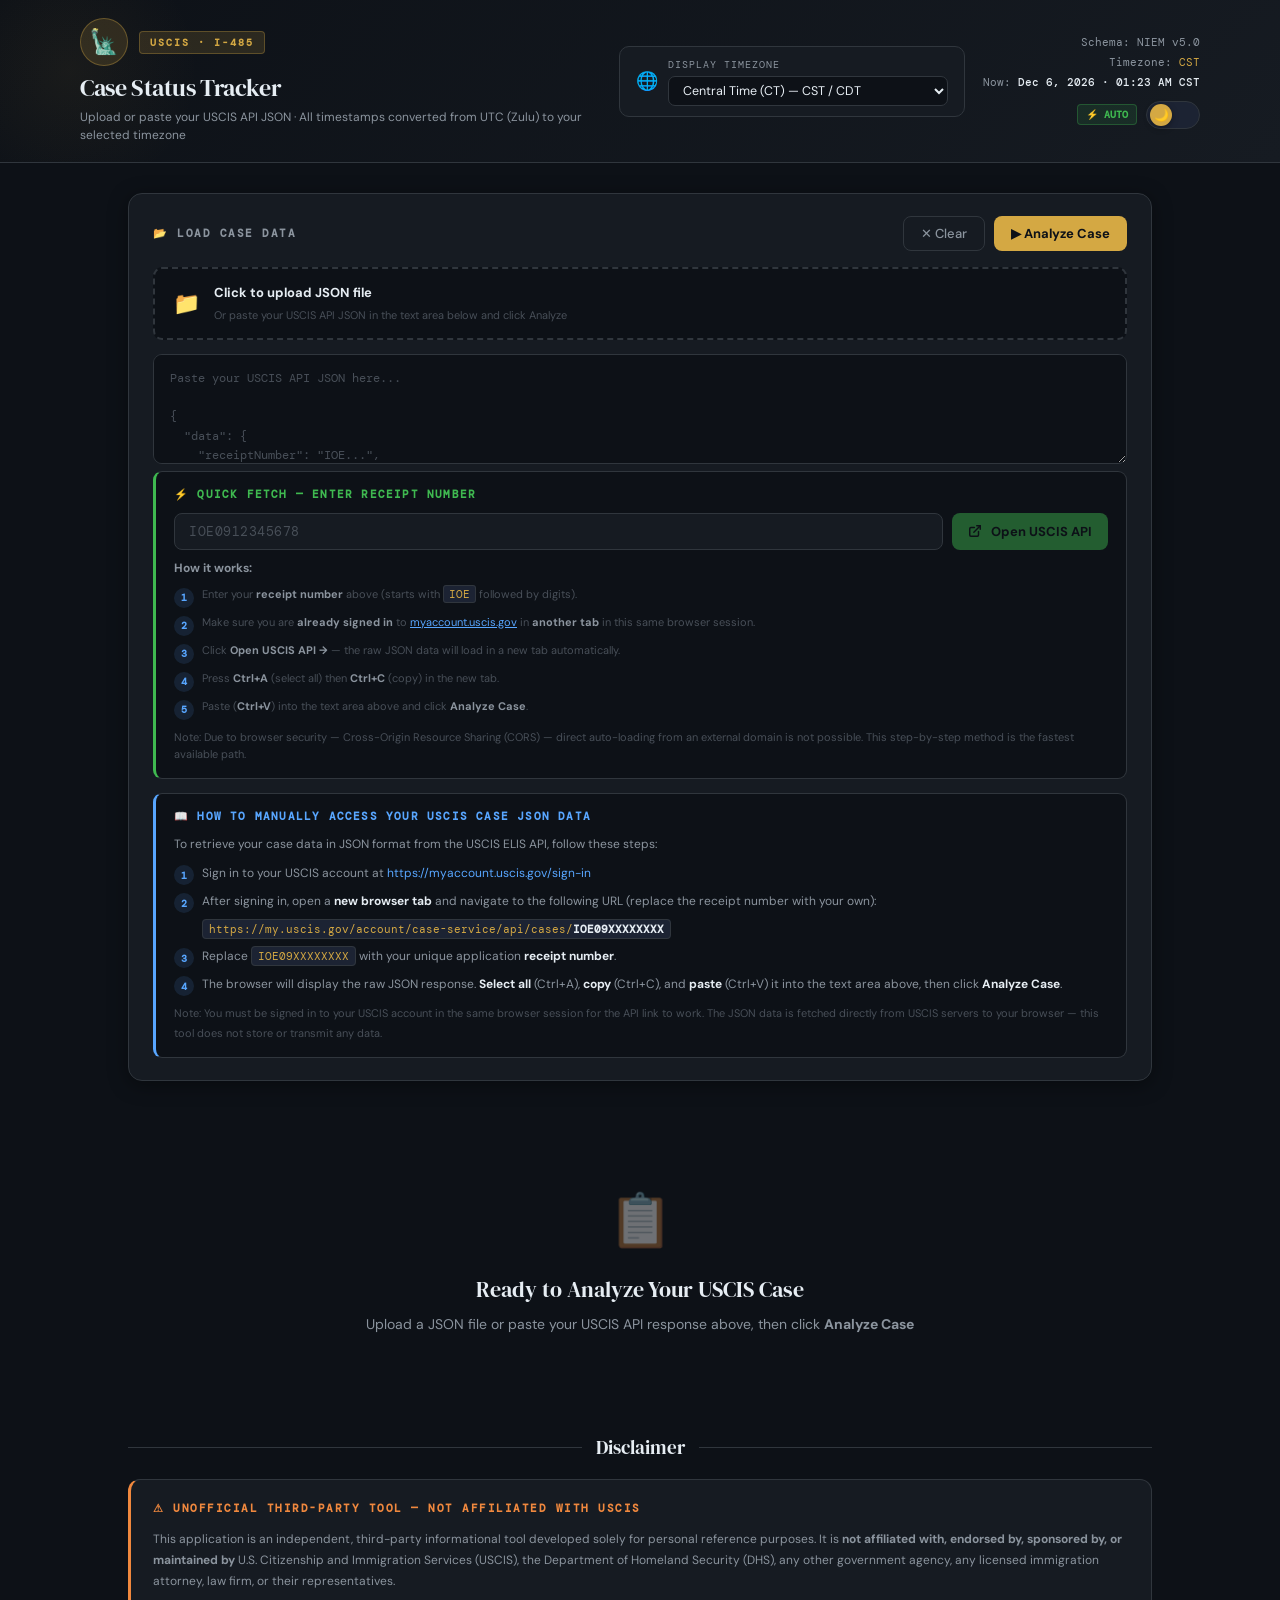
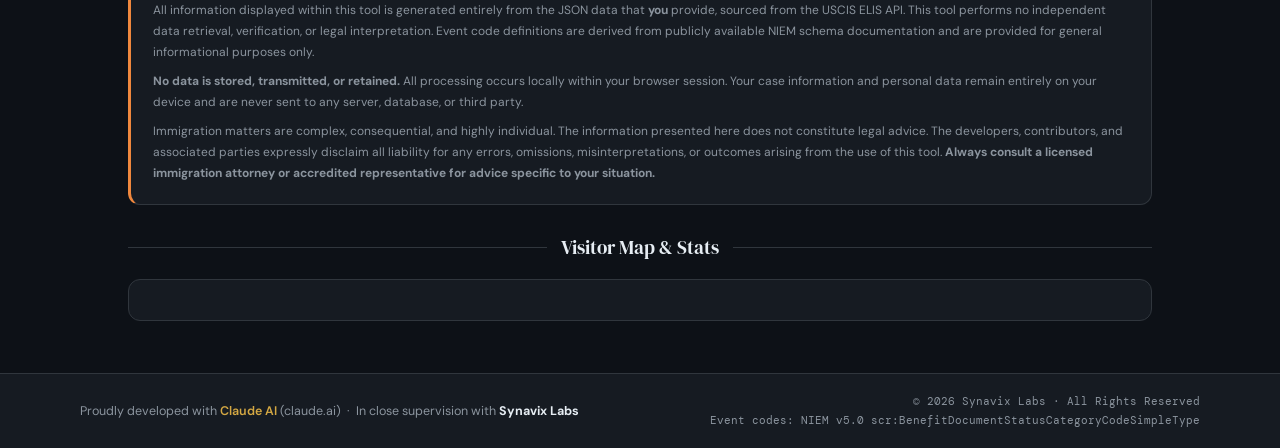
==== commit b0dcae0f: "updated some information" ====
--- a/staging/index.html
+++ b/staging/index.html
@@ -380,8 +380,7 @@
       <div class="section-divider-line"></div>
     </div>
     <div class="card visitor-map-card">
-      <div style="position:relative;cursor:pointer;" title="Click to view full visitor stats on MapMyVisitors"
-        onclick="window.open('https://mapmyvisitors.com/web/1c41j','_blank','noopener,noreferrer')">
+      <div style="position:relative;cursor:default;">
         <div class="visitor-map-embed">
           <script type='text/javascript' id='mapmyvisitors'
             src='https://mapmyvisitors.com/map.js?cl=ffffff&w=a&t=tt&d=qkPat3f11qsU2Kt5XJGo_3GHA3vLMGZqsSztXCBO0H4&co=2d78ad&cmo=3acc3a&cmn=ff5353&ct=ffffff'></script>
@@ -390,7 +389,7 @@
           </noscript>
         </div>
         <!-- Transparent overlay to intercept clicks from the third-party map script -->
-        <div style="position:absolute;inset:0;z-index:10;cursor:pointer;"></div>
+        <div style="position:absolute;inset:0;z-index:10;cursor:default;"></div>
       </div>
     </div>
 
@@ -401,12 +400,10 @@
     <div class="footer-inner">
       <div class="footer-credit">
         Proudly developed with <span class="brand">Claude AI</span> (claude.ai) &nbsp;·&nbsp;
-        In close supervision with <a href="https://sohagkumarsaha.github.io" target="_blank" rel="noopener noreferrer"
-          class="niem-link"><strong>Sohag Kumar Saha</strong></a>
+        In close supervision with <strong>Synavix Labs</strong>
       </div>
       <div class="footer-right">
-        <span>© 2026 <a href="https://sohagkumarsaha.github.io" target="_blank" rel="noopener noreferrer"
-            class="niem-link">Sohag Kumar Saha</a> · All Rights Reserved</span><br>
+        <span>© 2026 Synavix Labs · All Rights Reserved</span><br>
         <span>Event codes: <a href="https://niem.github.io/model/5.0/scr/BenefitDocumentStatusCategoryCodeSimpleType/"
             target="_blank" rel="noopener noreferrer" class="niem-link">NIEM v5.0</a>
           scr:BenefitDocumentStatusCategoryCodeSimpleType</span>
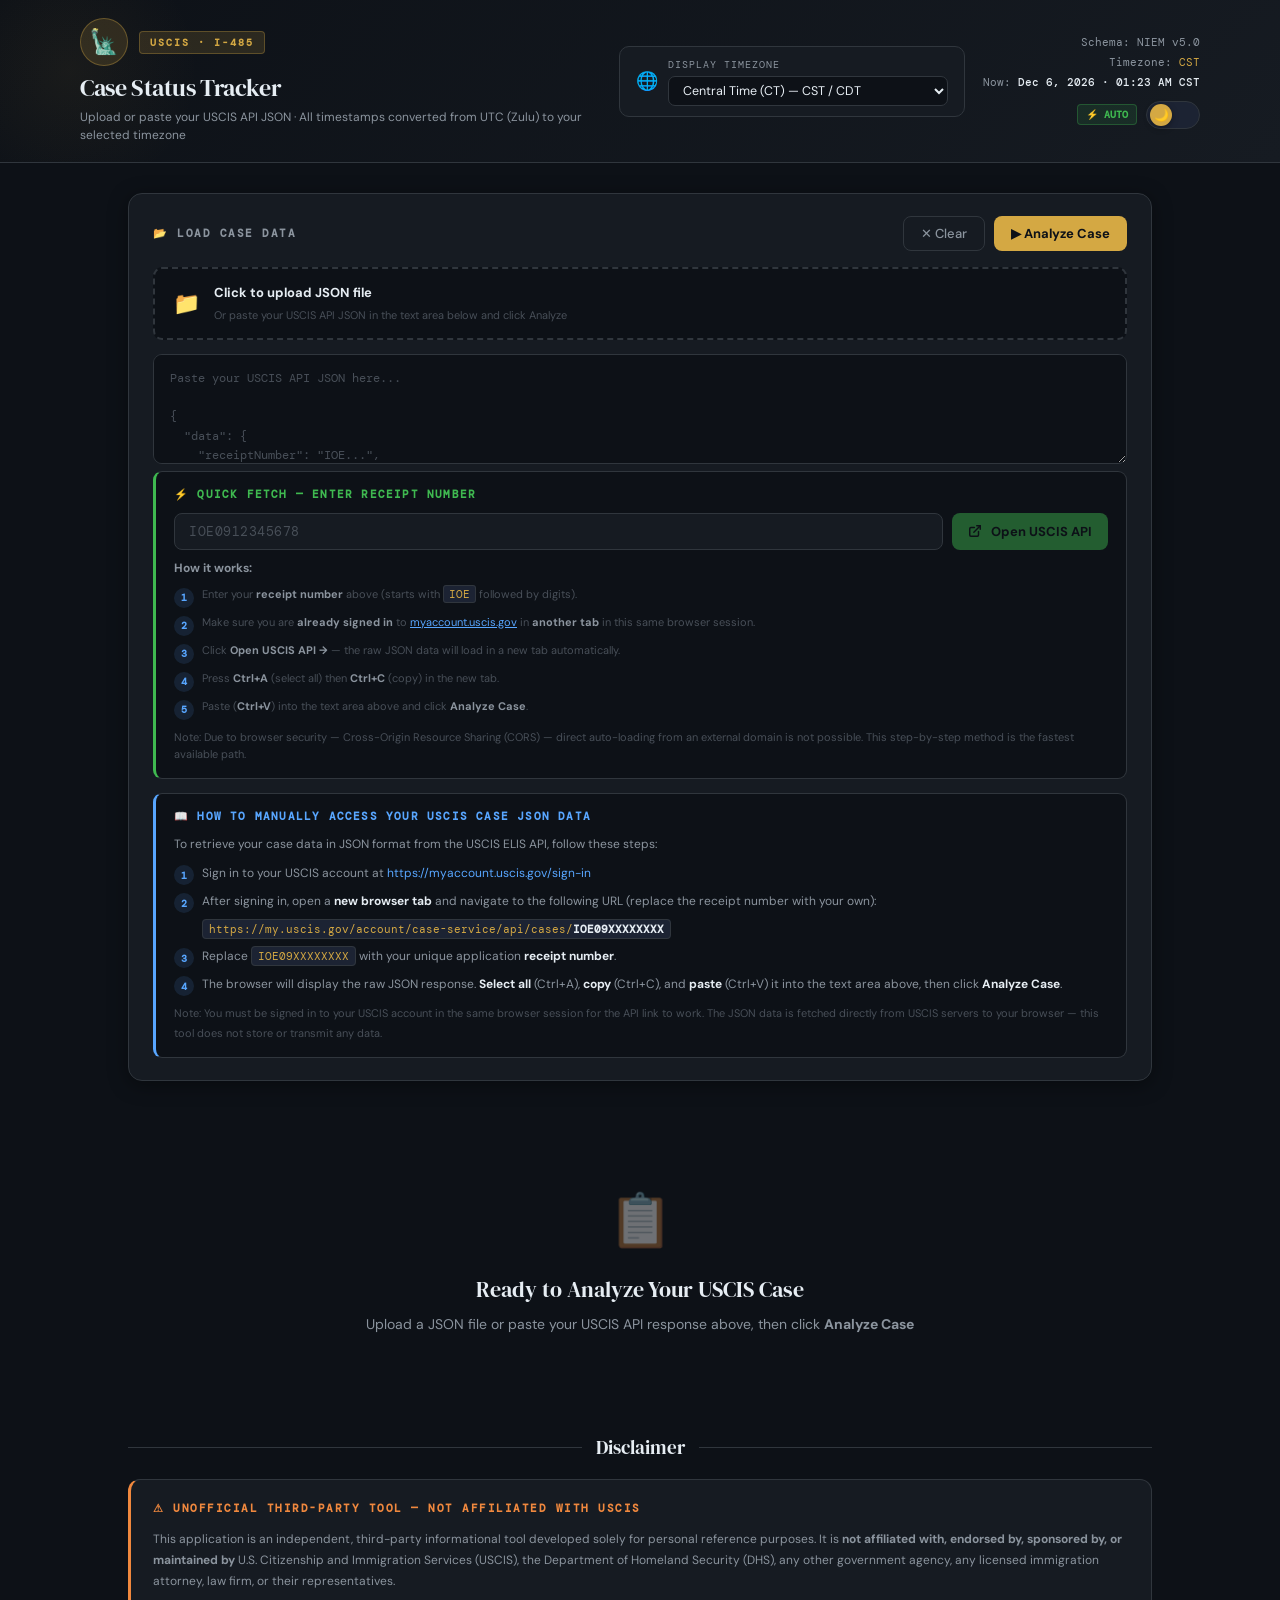
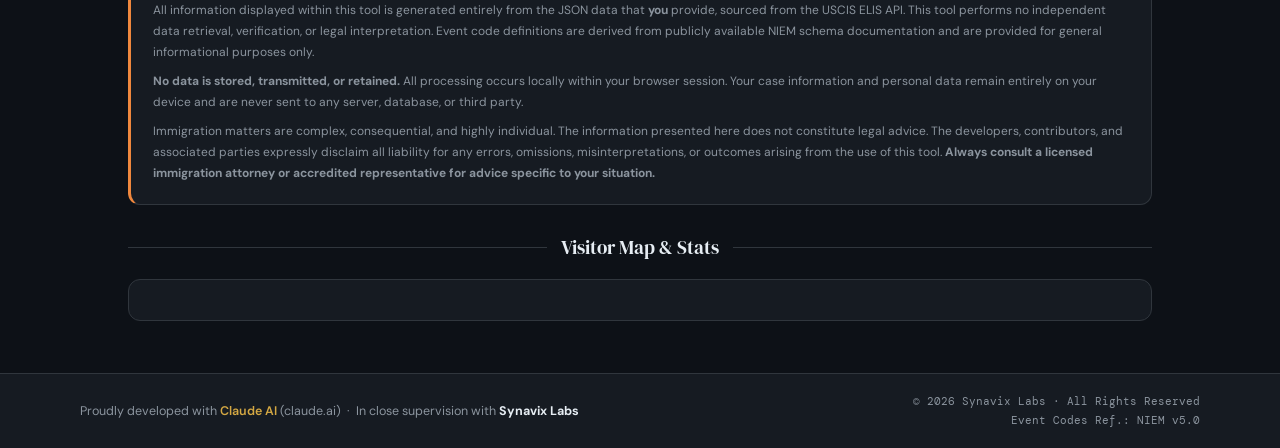
==== commit 57e94a3e: "added footer update" ====
--- a/staging/index.html
+++ b/staging/index.html
@@ -404,9 +404,8 @@
       </div>
       <div class="footer-right">
         <span>© 2026 Synavix Labs · All Rights Reserved</span><br>
-        <span>Event codes: <a href="https://niem.github.io/model/5.0/scr/BenefitDocumentStatusCategoryCodeSimpleType/"
-            target="_blank" rel="noopener noreferrer" class="niem-link">NIEM v5.0</a>
-          scr:BenefitDocumentStatusCategoryCodeSimpleType</span>
+        <span>Event Codes Ref.: <a href="https://niem.github.io/model/5.0/scr/BenefitDocumentStatusCategoryCodeSimpleType/"
+            target="_blank" rel="noopener noreferrer" class="niem-link">NIEM v5.0</a></span>
       </div>
     </div>
   </div>
